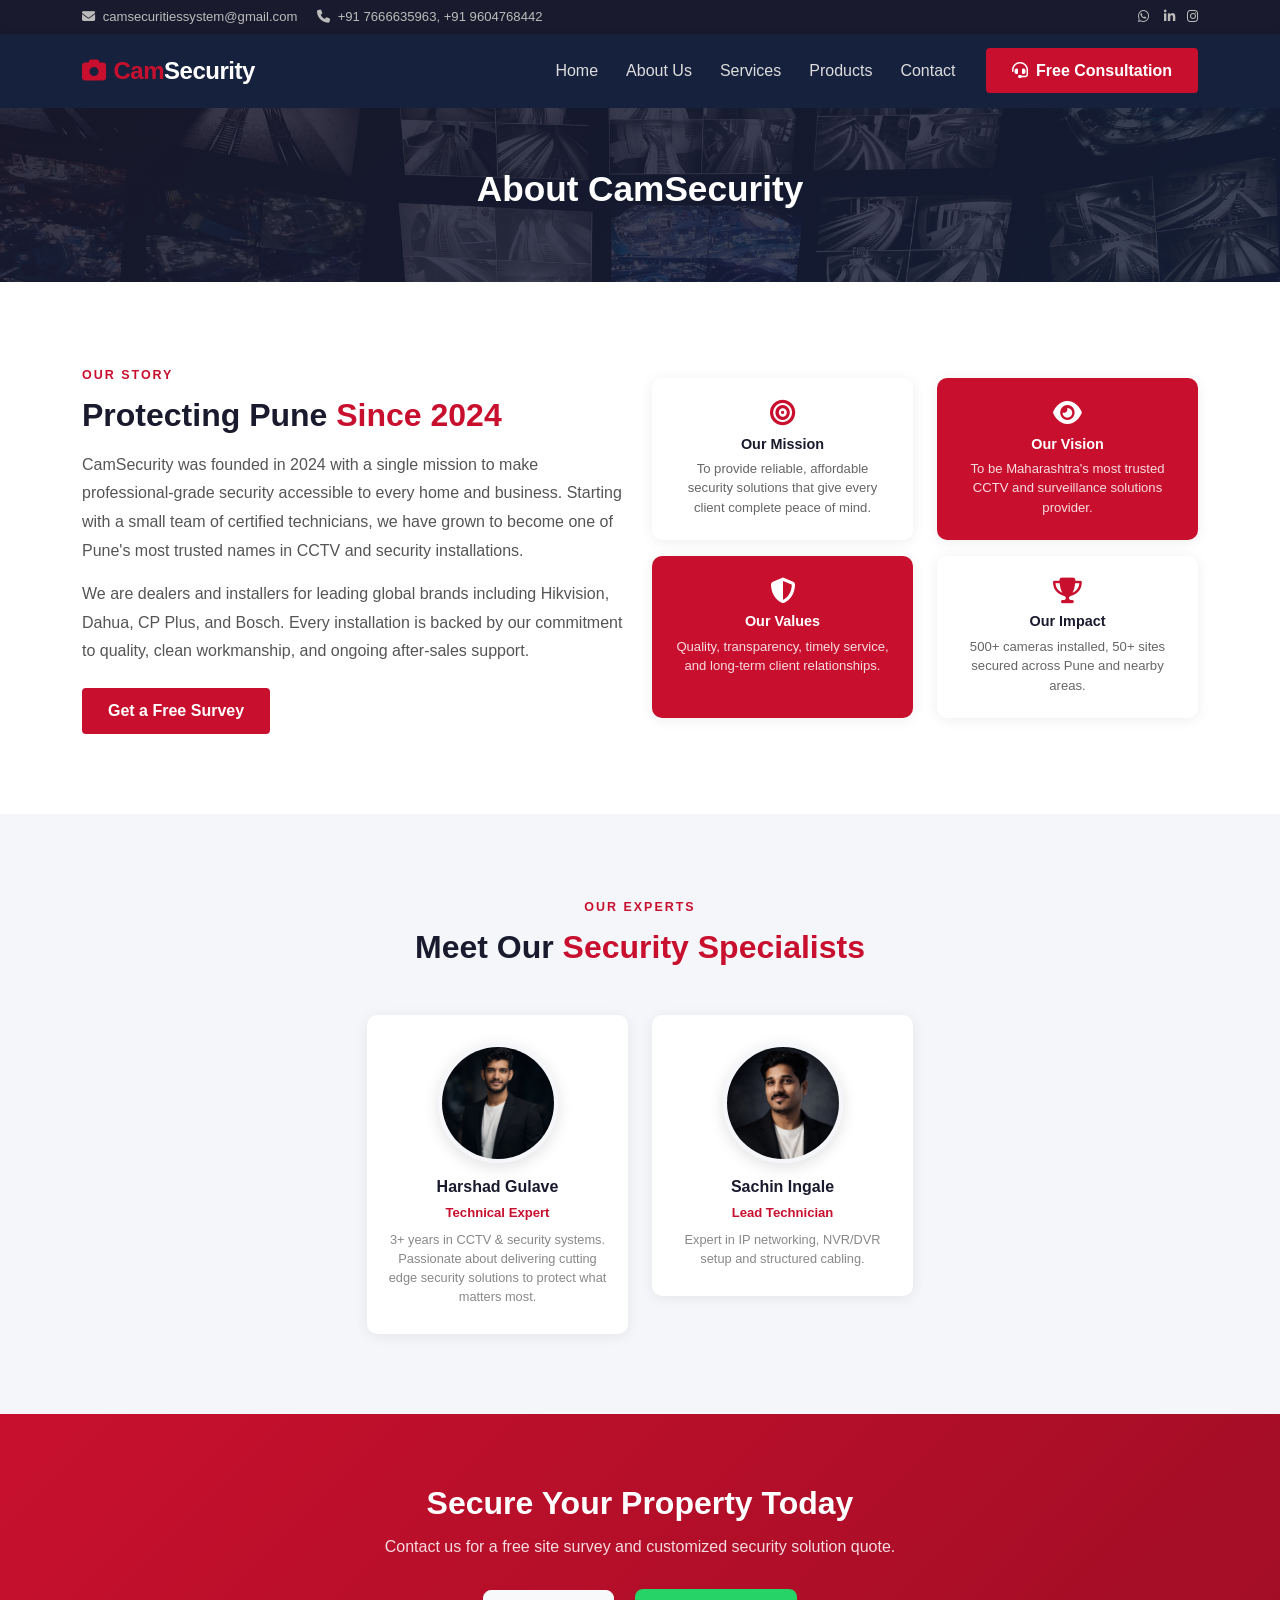
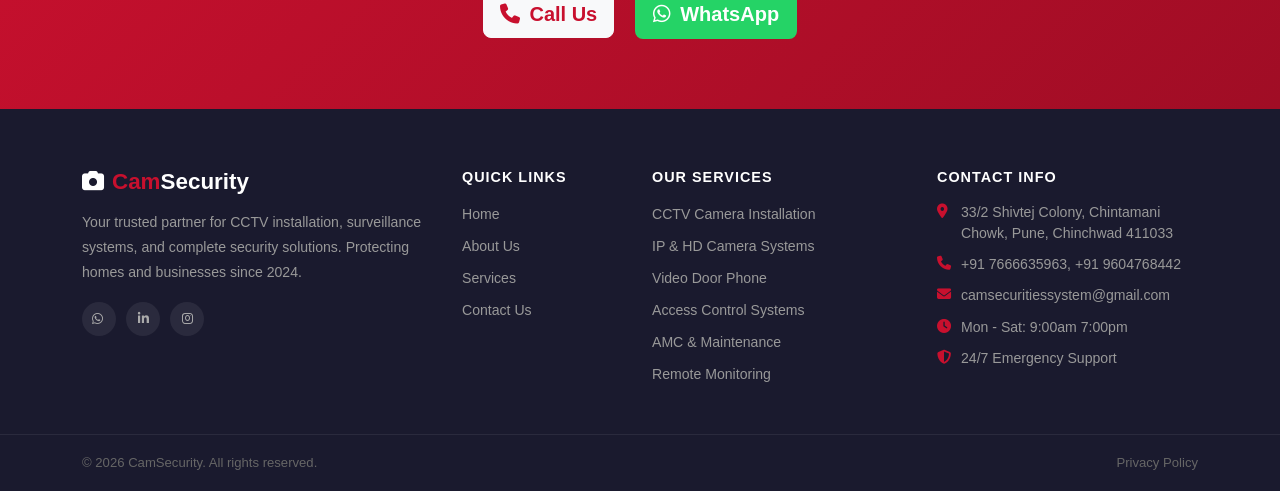
==== about.html @ cb007ba2 "Push original Website" ====
<!DOCTYPE html>
<html lang="en">
<head>
    <meta charset="utf-8" />
    <meta name="viewport" content="width=device-width, initial-scale=1.0" />
    <title>About Us - CamSecurity</title>
    <link rel="stylesheet" href="https://cdn.jsdelivr.net/npm/bootstrap@5.3.0/dist/css/bootstrap.min.css" />
    <link rel="stylesheet" href="css/site.css" />
    <link rel="stylesheet" href="https://cdnjs.cloudflare.com/ajax/libs/font-awesome/6.5.0/css/all.min.css" />
</head>
<body>

    <!-- Top Info Bar -->
    <div class="top-bar d-none d-md-block">
        <div class="container d-flex justify-content-between align-items-center">
            <div class="top-bar-left">
                <span class="me-3"><i class="fa fa-envelope me-1"></i> camsecuritiessystem@gmail.com</span>
                <span><i class="fa fa-phone me-1"></i> +91 7666635963, +91 9604768442</span>
            </div>
            <div class="top-bar-right">
                <a href="https://wa.me/9604768442" target="_blank" class="me-2"><i class="fab fa-whatsapp me-1"></i></a>
                <a href="https://www.linkedin.com/company/camsecurity" target="_blank" class="me-2"><i class="fab fa-linkedin-in"></i></a>
                <a href="https://www.instagram.com/cam_seacurity_system.8442" target="_blank"><i class="fab fa-instagram"></i></a>
            </div>
        </div>
    </div>

    <!-- Main Navbar -->
    <header>
        <nav class="navbar navbar-expand-lg site-navbar">
            <div class="container">
                <a class="navbar-brand site-brand" href="index.html">
                    <i class="fa fa-camera brand-icon me-2"></i><span class="brand-highlight">Cam</span>Security
                </a>
                <button class="navbar-toggler" type="button" data-bs-toggle="collapse" data-bs-target="#mainNav"
                        aria-controls="mainNav" aria-expanded="false" aria-label="Toggle navigation">
                    <span class="navbar-toggler-icon"></span>
                </button>
                <div class="collapse navbar-collapse" id="mainNav">
                    <ul class="navbar-nav ms-auto align-items-lg-center">
                        <li class="nav-item">
                            <a class="nav-link" href="index.html">Home</a>
                        </li>
                        <li class="nav-item">
                            <a class="nav-link active" href="about.html">About Us</a>
                        </li>
                        <li class="nav-item">
                            <a class="nav-link" href="services.html">Services</a>
                        </li>
                        <li class="nav-item">
                            <a class="nav-link" href="products.html">Products</a>
                        </li>
                        <li class="nav-item">
                            <a class="nav-link" href="contact.html">Contact</a>
                        </li>
                        <li class="nav-item ms-lg-3">
                            <a class="btn btn-site-cta" href="contact.html">
                                <i class="fa fa-headset me-1"></i> Free Consultation
                            </a>
                        </li>
                    </ul>
                </div>
            </div>
        </nav>
    </header>

    <main role="main">

        <!-- Page Header -->
        <section class="page-header">
            <div class="container">
                <h1 class="page-header-title">About CamSecurity</h1>
            </div>
        </section>

        <!-- Our Story -->
        <section class="section-padding">
            <div class="container">
                <div class="row align-items-center gy-4">
                    <div class="col-lg-6">
                        <span class="section-tag">Our Story</span>
                        <h2 class="section-title">Protecting Pune <span class="brand-highlight">Since 2024</span></h2>
                        <p class="section-text">CamSecurity was founded in 2024 with a single mission to make professional-grade security accessible to every home and business. Starting with a small team of certified technicians, we have grown to become one of Pune's most trusted names in CCTV and security installations.</p>
                        <p class="section-text">We are dealers and installers for leading global brands including Hikvision, Dahua, CP Plus, and Bosch. Every installation is backed by our commitment to quality, clean workmanship, and ongoing after-sales support.</p>
                        <a href="contact.html" class="btn btn-site-cta mt-2">Get a Free Survey</a>
                    </div>
                    <div class="col-lg-6">
                        <div class="row gy-3">
                            <div class="col-6">
                                <div class="mission-card">
                                    <i class="fa fa-bullseye"></i>
                                    <h6>Our Mission</h6>
                                    <p>To provide reliable, affordable security solutions that give every client complete peace of mind.</p>
                                </div>
                            </div>
                            <div class="col-6">
                                <div class="mission-card highlight">
                                    <i class="fa fa-eye"></i>
                                    <h6>Our Vision</h6>
                                    <p>To be Maharashtra's most trusted CCTV and surveillance solutions provider.</p>
                                </div>
                            </div>
                            <div class="col-6">
                                <div class="mission-card highlight">
                                    <i class="fa fa-shield-alt"></i>
                                    <h6>Our Values</h6>
                                    <p>Quality, transparency, timely service, and long-term client relationships.</p>
                                </div>
                            </div>
                            <div class="col-6">
                                <div class="mission-card">
                                    <i class="fa fa-trophy"></i>
                                    <h6>Our Impact</h6>
                                    <p>500+ cameras installed, 50+ sites secured across Pune and nearby areas.</p>
                                </div>
                            </div>
                        </div>
                    </div>
                </div>
            </div>
        </section>

        <!-- Team Section -->
        <section class="section-padding bg-light-gray">
            <div class="container">
                <div class="text-center mb-5">
                    <span class="section-tag">Our Experts</span>
                    <h2 class="section-title">Meet Our <span class="brand-highlight">Security Specialists</span></h2>
                </div>
                <div class="row gy-4 justify-content-center">
                    <div class="col-lg-3 col-md-6">
                        <div class="team-card">
                            <div class="team-avatar"><i class="fa fa-user-tie"></i></div>
                            <img src="images/Harshad.jpg" alt="Harshad Gulave" class="team-photo" />
                            <h6 class="team-name">Harshad Gulave</h6>
                            <span class="team-role">Technical Expert</span>
                            <p class="team-desc">3+ years in CCTV &amp; security systems. Passionate about delivering cutting edge security solutions to protect what matters most.</p>
                        </div>
                    </div>
                    <div class="col-lg-3 col-md-6">
                        <div class="team-card">
                            <div class="team-avatar"><i class="fa fa-user-cog"></i></div>
                            <img src="images/sachin.jpg" alt="Sachin Ingle" class="team-photo" />
                            <h6 class="team-name">Sachin Ingale</h6>
                            <span class="team-role">Lead Technician</span>
                            <p class="team-desc">Expert in IP networking, NVR/DVR setup and structured cabling.</p>
                        </div>
                    </div>
                </div>
            </div>
        </section>

        <!-- CTA -->
        <section class="cta-section">
            <div class="container text-center">
                <h2 class="cta-title">Secure Your Property Today</h2>
                <p class="cta-subtitle">Contact us for a free site survey and customized security solution quote.</p>
                <a href="tel:+917666635963" class="btn btn-light btn-lg cta-btn me-3">
                    <i class="fa fa-phone me-1"></i> Call Us
                </a>
                <a href="https://wa.me/919604768442" target="_blank" class="btn btn-whatsapp btn-lg">
                    <i class="fab fa-whatsapp me-1"></i> WhatsApp
                </a>
            </div>
        </section>

    </main>

    <!-- Footer -->
    <footer class="site-footer">
        <div class="container">
            <div class="row gy-4">
                <div class="col-lg-4 col-md-6">
                    <h5 class="footer-brand"><i class="fa fa-camera me-2"></i><span class="brand-highlight">Cam</span>Security</h5>
                    <p class="footer-about">Your trusted partner for CCTV installation, surveillance systems, and complete security solutions. Protecting homes and businesses since 2024.</p>
                    <div class="footer-social mt-3">
                        <a href="https://wa.me/9604768442" target="_blank"><i class="fab fa-whatsapp me-1"></i></a>
                        <a href="https://www.linkedin.com/company/camsecurity" target="_blank"><i class="fab fa-linkedin-in"></i></a>
                        <a href="https://www.instagram.com/cam_seacurity_system.8442" target="_blank"><i class="fab fa-instagram"></i></a>
                    </div>
                </div>
                <div class="col-lg-2 col-md-6">
                    <h6 class="footer-heading">Quick Links</h6>
                    <ul class="footer-links">
                        <li><a href="index.html">Home</a></li>
                        <li><a href="about.html">About Us</a></li>
                        <li><a href="services.html">Services</a></li>
                        <li><a href="contact.html">Contact Us</a></li>
                    </ul>
                </div>
                <div class="col-lg-3 col-md-6">
                    <h6 class="footer-heading">Our Services</h6>
                    <ul class="footer-links">
                        <li><a href="services.html">CCTV Camera Installation</a></li>
                        <li><a href="services.html">IP &amp; HD Camera Systems</a></li>
                        <li><a href="services.html">Video Door Phone</a></li>
                        <li><a href="services.html">Access Control Systems</a></li>
                        <li><a href="services.html">AMC &amp; Maintenance</a></li>
                        <li><a href="services.html">Remote Monitoring</a></li>
                    </ul>
                </div>
                <div class="col-lg-3 col-md-6">
                    <h6 class="footer-heading">Contact Info</h6>
                    <ul class="footer-contact">
                        <li><i class="fa fa-map-marker-alt"></i> 33/2 Shivtej Colony, Chintamani Chowk, Pune, Chinchwad 411033</li>
                        <li><i class="fa fa-phone"></i> +91 7666635963, +91 9604768442</li>
                        <li><i class="fa fa-envelope"></i> camsecuritiessystem@gmail.com</li>
                        <li><i class="fa fa-clock"></i> Mon - Sat: 9:00am 7:00pm</li>
                        <li><i class="fa fa-shield-alt"></i> 24/7 Emergency Support</li>
                    </ul>
                </div>
            </div>
        </div>
        <div class="footer-bottom">
            <div class="container d-flex flex-column flex-md-row justify-content-between align-items-center">
                <p class="mb-0">&copy; <span id="year"></span> CamSecurity. All rights reserved.</p>
                <a href="privacy.html" class="footer-privacy">Privacy Policy</a>
            </div>
        </div>
    </footer>

    <script src="https://cdn.jsdelivr.net/npm/jquery@3.7.1/dist/jquery.min.js"></script>
    <script src="https://cdn.jsdelivr.net/npm/bootstrap@5.3.0/dist/js/bootstrap.bundle.min.js"></script>
    <script src="js/site.js"></script>
    <script>
        document.getElementById('year').textContent = new Date().getFullYear();
    </script>
</body>
</html>
---- css/site.css ----
/* ===== GLOBAL ===== */
:root {
    --primary:     #c8102e;
    --primary-dark:#a00d25;
    --dark:        #1a1a2e;
    --dark-2:      #16213e;
    --text:        #444;
    --light-gray:  #f5f6fa;
    --white:       #ffffff;
}

html { font-size: 16px; }

body {
    font-family: 'Segoe UI', Tahoma, Geneva, Verdana, sans-serif;
    color: var(--text);
    margin: 0;
}

a { text-decoration: none; }

.brand-highlight { color: var(--primary); }

.btn-site-cta {
    background: var(--primary);
    color: var(--white);
    border: 2px solid var(--primary);
    border-radius: 4px;
    font-weight: 600;
    padding: 0.55rem 1.5rem;
    transition: background 0.25s, color 0.25s;
}
.btn-site-cta:hover {
    background: var(--primary-dark);
    border-color: var(--primary-dark);
    color: var(--white);
}

.section-padding { padding: 80px 0; }
.bg-light-gray    { background: var(--light-gray); }

.section-tag {
    display: inline-block;
    font-size: 0.78rem;
    font-weight: 700;
    letter-spacing: 2px;
    text-transform: uppercase;
    color: var(--primary);
    margin-bottom: 10px;
}
.section-title {
    font-size: 2rem;
    font-weight: 700;
    color: var(--dark);
    margin-bottom: 16px;
    line-height: 1.25;
}
.section-subtitle {
    color: #666;
    max-width: 560px;
    margin: 0 auto;
}
.section-text { color: #555; line-height: 1.8; margin-bottom: 14px; }

/* ===== TOP BAR ===== */
.top-bar {
    background: var(--dark);
    color: #bbb;
    font-size: 0.82rem;
    padding: 7px 0;
}
.top-bar a {
    color: #bbb;
    transition: color 0.2s;
}
.top-bar a:hover { color: var(--primary); }

/* ===== NAVBAR ===== */
.site-navbar {
    background: var(--dark-2);
    padding: 14px 0;
    box-shadow: 0 2px 10px rgba(0,0,0,0.25);
}
.site-brand {
    font-size: 1.5rem;
    font-weight: 800;
    color: var(--white) !important;
    letter-spacing: -0.5px;
}
.site-navbar .nav-link {
    color: #ddd !important;
    font-weight: 500;
    padding: 6px 14px !important;
    transition: color 0.2s;
}
.site-navbar .nav-link:hover { color: var(--primary) !important; }
.site-navbar .navbar-toggler { border-color: rgba(255,255,255,0.3); }
.site-navbar .navbar-toggler-icon { filter: invert(1); }

/* ===== HERO ===== */
.hero-section {
    position: relative;
    background-image: url('../images/hero-bg.jpg');
    background-size: cover;
    background-position: center top;
    background-repeat: no-repeat;
    background-attachment: fixed;
    min-height: 560px;
    display: flex;
    align-items: center;
    overflow: hidden;
}
.hero-overlay {
    position: absolute;
    inset: 0;
    /* Dark tint over your photo � keeps white text readable */
    background: linear-gradient(
        135deg,
        rgba(26, 26, 46, 0.85) 0%,
        rgba(22, 33, 62, 0.78) 60%,
        rgba(15, 52, 96, 0.70) 100%
    );
}
.hero-content {
    position: relative;
    z-index: 2;
    padding: 80px 0;
}
.min-vh-hero { min-height: 400px; }
.hero-badge {
    display: inline-block;
    background: rgba(200,16,46,0.15);
    border: 1px solid var(--primary);
    color: #f8a0b0;
    font-size: 0.78rem;
    font-weight: 700;
    letter-spacing: 2px;
    text-transform: uppercase;
    padding: 5px 14px;
    border-radius: 30px;
    margin-bottom: 18px;
}
.hero-title {
    font-size: 2.8rem;
    font-weight: 800;
    color: var(--white);
    line-height: 1.2;
    margin-bottom: 20px;
}
.hero-subtitle {
    color: #bbb;
    font-size: 1.05rem;
    line-height: 1.8;
    margin-bottom: 32px;
    max-width: 520px;
}
.hero-actions .btn-outline-light { border-width: 2px; font-weight: 600; }

/* ===== STATS BAR ===== */
.stats-bar {
    background: var(--primary);
    padding: 32px 0;
}
.stat-item { padding: 8px; }
.stat-number {
    font-size: 2rem;
    font-weight: 800;
    color: var(--white);
    margin: 0;
}
.stat-label {
    color: rgba(255,255,255,0.8);
    font-size: 0.85rem;
    font-weight: 500;
    margin: 0;
    text-transform: uppercase;
    letter-spacing: 1px;
}

/* ===== ABOUT SECTION ===== */
.about-img-wrapper {
    position: relative;
    border-radius: 12px;
    overflow: visible;
}
.about-img-placeholder {
    background: linear-gradient(135deg, var(--dark), var(--dark-2));
    border-radius: 12px;
    min-height: 360px;
    display: flex;
    align-items: center;
    justify-content: center;
}
.about-badge-box {
    position: absolute;
    bottom: -20px;
    right: 20px;
    background: var(--primary);
    color: white;
    border-radius: 10px;
    padding: 14px 20px;
    text-align: center;
    box-shadow: 0 4px 20px rgba(200,16,46,0.4);
}
.about-badge-number { display: block; font-size: 1.8rem; font-weight: 800; line-height: 1; }
.about-badge-text   { font-size: 0.75rem; font-weight: 600; text-transform: uppercase; letter-spacing: 1px; }

.about-list { list-style: none; padding: 0; margin: 16px 0; }
.about-list li {
    padding: 6px 0;
    color: #555;
    font-size: 0.95rem;
}
.about-list li i {
    color: var(--primary);
    margin-right: 10px;
}

/* ===== SERVICES ===== */
.service-card {
    background: var(--white);
    border-radius: 10px;
    padding: 32px 28px;
    box-shadow: 0 2px 16px rgba(0,0,0,0.07);
    transition: transform 0.25s, box-shadow 0.25s;
    height: 100%;
}
.service-card:hover {
    transform: translateY(-6px);
    box-shadow: 0 8px 32px rgba(0,0,0,0.12);
}
.service-icon {
    width: 56px; height: 56px;
    border-radius: 50%;
    background: rgba(200,16,46,0.1);
    display: flex; align-items: center; justify-content: center;
    margin-bottom: 18px;
    font-size: 1.4rem;
    color: var(--primary);
}
.service-title { font-size: 1.05rem; font-weight: 700; color: var(--dark); margin-bottom: 10px; }
.service-text  { color: #666; font-size: 0.9rem; line-height: 1.7; margin-bottom: 14px; }
.service-link  { color: var(--primary); font-weight: 600; font-size: 0.88rem; transition: color 0.2s; }
.service-link:hover { color: var(--primary-dark); }

.service-card-full .service-features {
    list-style: none;
    padding: 0;
    margin: 12px 0 0;
}
.service-card-full .service-features li {
    font-size: 0.88rem;
    color: #555;
    padding: 4px 0;
}
.service-card-full .service-features li i {
    color: var(--primary);
    margin-right: 8px;
    font-size: 0.75rem;
}

/* ===== WHY CHOOSE US ===== */
.why-feature {
    background: var(--white);
    border-radius: 8px;
    padding: 20px;
    box-shadow: 0 2px 10px rgba(0,0,0,0.06);
    text-align: center;
    height: 100%;
}
.why-feature i {
    font-size: 1.6rem;
    color: var(--primary);
    margin-bottom: 10px;
    display: block;
}
.why-feature h6 { font-weight: 700; font-size: 0.9rem; color: var(--dark); margin-bottom: 6px; }
.why-feature p  { font-size: 0.82rem; color: #666; margin: 0; }

.why-img-placeholder {
    background: linear-gradient(135deg, var(--dark), var(--dark-2));
    border-radius: 12px;
    min-height: 360px;
    display: flex;
    align-items: center;
    justify-content: center;
}

/* ===== CTA SECTION ===== */
.cta-section {
    background: linear-gradient(135deg, var(--primary), var(--primary-dark));
    padding: 70px 0;
}
.cta-title    { font-size: 2rem; font-weight: 800; color: var(--white); margin-bottom: 12px; }
.cta-subtitle { color: rgba(255,255,255,0.85); margin-bottom: 30px; font-size: 1rem; }
.cta-btn      { color: var(--primary) !important; font-weight: 700; }

/* ===== PAGE HEADER ===== */
.page-header {
    position: relative;
    background-image: url('../images/hero-bg.jpg');
    background-size: cover;
    background-position: center top;
    background-repeat: no-repeat;
    background-attachment: fixed;
    padding: 60px 0;
    text-align: center;
}
.page-header-title {
    font-size: 2.2rem;
    font-weight: 800;
    color: var(--white);
    margin-bottom: 12px;
}
.page-header::before {
    content: '';
    position: absolute;
    inset: 0;
    background: linear-gradient(135deg, rgba(26,26,46,0.88) 0%, rgba(22,33,62,0.82) 100%);
}
.page-header .container {
    position: relative;
    z-index: 1;
}

/* ===== ABOUT PAGE ===== */
.mission-card {
    background: var(--white);
    border-radius: 10px;
    padding: 22px;
    box-shadow: 0 2px 14px rgba(0,0,0,0.07);
    text-align: center;
    height: 100%;
    transition: transform 0.2s;
}
.mission-card:hover { transform: translateY(-4px); }
.mission-card.highlight { background: var(--primary); color: var(--white); }
.mission-card.highlight h6 { color: var(--white); }
.mission-card.highlight p  { color: rgba(255,255,255,0.85); }
.mission-card i  { font-size: 1.6rem; color: var(--primary); margin-bottom: 10px; display: block; }
.mission-card.highlight i { color: var(--white); }
.mission-card h6 { font-weight: 700; font-size: 0.9rem; color: var(--dark); margin-bottom: 6px; }
.mission-card p  { font-size: 0.82rem; color: #666; margin: 0; }

/* ===== TEAM ===== */
.team-card {
    background: var(--white);
    border-radius: 10px;
    padding: 28px 20px;
    box-shadow: 0 2px 14px rgba(0,0,0,0.07);
    text-align: center;
    transition: transform 0.25s, box-shadow 0.25s;
}
.team-card:hover { transform: translateY(-6px); box-shadow: 0 8px 28px rgba(0,0,0,0.12); }
.team-avatar {
    width: 120px; height: 120px;
    border-radius: 50%;
    background: linear-gradient(135deg, var(--dark), var(--dark-2));
    display: none;
    align-items: center; justify-content: center;
    margin: 0 auto 14px;
    font-size: 1.8rem;
    color: rgba(255,255,255,0.5);
}
.team-photo {
    width: 120px;
    height: 120px;
    border-radius: 50%;
    object-fit: cover;
    object-position: top;
    margin: 0 auto 14px;
    display: block;
    border: 4px solid var(--light-gray);
    box-shadow: 0 4px 16px rgba(0, 0, 0, 0.12);
    transition: transform 0.3s ease, box-shadow 0.3s ease;
}
.team-card:hover .team-photo {
    transform: scale(1.05);
    box-shadow: 0 6px 24px rgba(200, 16, 46, 0.2);
}
.team-name { font-weight: 700; font-size: 1rem; color: var(--dark); margin-bottom: 4px; }
.team-role { font-size: 0.82rem; color: var(--primary); font-weight: 600; }
.team-social a {
    display: inline-flex; align-items: center; justify-content: center;
    width: 30px; height: 30px;
    border-radius: 50%;
    background: var(--light-gray);
    color: var(--dark);
    font-size: 0.75rem;
    margin: 0 3px;
    transition: background 0.2s, color 0.2s;
}
.team-social a:hover { background: var(--primary); color: var(--white); }

/* ===== FOOTER ===== */
.site-footer {
    background: var(--dark);
    color: #bbb;
    padding: 60px 0 0;
}
.footer-brand {
    font-size: 1.4rem;
    font-weight: 800;
    color: var(--white);
    margin-bottom: 14px;
}
.footer-about { font-size: 0.88rem; line-height: 1.8; color: #999; margin-bottom: 0; }
.footer-social { display: flex; gap: 10px; }
.footer-social a {
    width: 34px; height: 34px;
    border-radius: 50%;
    background: rgba(255,255,255,0.07);
    display: flex; align-items: center; justify-content: center;
    color: #aaa;
    font-size: 0.8rem;
    transition: background 0.2s, color 0.2s;
}
.footer-social a:hover { background: var(--primary); color: var(--white); }

.footer-heading {
    color: var(--white);
    font-weight: 700;
    font-size: 0.9rem;
    text-transform: uppercase;
    letter-spacing: 1px;
    margin-bottom: 16px;
}
.footer-links { list-style: none; padding: 0; margin: 0; }
.footer-links li { margin-bottom: 8px; }
.footer-links a { color: #999; font-size: 0.88rem; transition: color 0.2s; }
.footer-links a:hover { color: var(--primary); padding-left: 4px; }

.footer-contact { list-style: none; padding: 0; margin: 0; }
.footer-contact li {
    display: flex;
    align-items: flex-start;
    gap: 10px;
    font-size: 0.88rem;
    color: #999;
    margin-bottom: 10px;
    line-height: 1.5;
}
.footer-contact li i { color: var(--primary); min-width: 14px; margin-top: 2px; }

.footer-bottom {
    border-top: 1px solid rgba(255,255,255,0.07);
    margin-top: 40px;
    padding: 18px 0;
    font-size: 0.82rem;
    color: #666;
}
.footer-privacy { color: #666; transition: color 0.2s; }
.footer-privacy:hover { color: var(--primary); }

/* ===== HERO FEATURE TAGS ===== */
.hero-feature-tag {
    background: rgba(255,255,255,0.1);
    border: 1px solid rgba(255,255,255,0.25);
    color: #e0e0e0;
    font-size: 0.82rem;
    font-weight: 600;
    padding: 5px 14px;
    border-radius: 30px;
}
.hero-feature-tag i { color: #4ade80; }

/* ===== STATS ICONS ===== */
.stat-icon {
    display: block;
    font-size: 1.5rem;
    color: rgba(255,255,255,0.7);
    margin-bottom: 6px;
}

/* ===== BRAND ICON IN NAVBAR ===== */
.brand-icon { color: var(--primary); }

/* ===== BRANDS SECTION ===== */
.brand-logo-card {
    background: var(--white);
    border-radius: 10px;
    padding: 20px 12px;
    text-align: center;
    box-shadow: 0 2px 10px rgba(0,0,0,0.07);
    transition: transform 0.2s, box-shadow 0.2s;
    cursor: default;
}
.brand-logo-card:hover {
    transform: translateY(-4px);
    box-shadow: 0 6px 20px rgba(0,0,0,0.12);
}
.brand-logo-card i  { display: block; color: var(--primary); }
.brand-logo-card span {
    font-size: 0.82rem;
    font-weight: 700;
    color: var(--dark);
    display: block;
    margin-top: 4px;
}

/* ===== TEAM DESCRIPTION ===== */
.team-desc {
    font-size: 0.8rem;
    color: #888;
    margin: 6px 0 0;
    line-height: 1.5;
}

/* ===== ABOUT VIDEO ===== */
.about-video-wrapper {
    position: relative;
    border-radius: 12px;
    overflow: hidden;
    /* 16:9 aspect ratio */
    aspect-ratio: 16 / 9;
    background: var(--dark);
    box-shadow: 0 8px 32px rgba(0, 0, 0, 0.25);
}
.about-video {
    width: 100%;
    height: 100%;
    object-fit: cover; /* for <video> tag */
    border: none;      /* for <iframe> */
    display: block;
}

/* ===== WHY IMAGE ===== */
.why-img-wrapper {
    border-radius: 12px;
    overflow: hidden;
    box-shadow: 0 8px 32px rgba(0, 0, 0, 0.18);
}
.why-img {
    width: 100%;
    height: auto;
    display: block;
    border-radius: 12px;
    object-fit: contain;
}

/* ===== PRODUCT CARDS ===== */
.product-card {
    background: var(--white);
    border-radius: 10px;
    padding: 24px 20px;
    box-shadow: 0 2px 14px rgba(0,0,0,0.07);
    height: 100%;
    transition: transform 0.25s, box-shadow 0.25s;
    border-top: 3px solid var(--primary);
}
.product-card:hover {
    transform: translateY(-6px);
    box-shadow: 0 8px 28px rgba(0,0,0,0.12);
}
.product-icon {
    width: 52px; height: 52px;
    border-radius: 50%;
    background: rgba(200,16,46,0.1);
    display: flex; align-items: center; justify-content: center;
    font-size: 1.3rem;
    color: var(--primary);
    margin-bottom: 14px;
}
.product-name {
    font-size: 1rem;
    font-weight: 700;
    color: var(--dark);
    margin-bottom: 4px;
}
.product-brand {
    font-size: 0.8rem;
    color: var(--primary);
    font-weight: 600;
    margin-bottom: 10px;
}
.product-specs {
    list-style: none;
    padding: 0;
    margin: 0;
}
.product-specs li {
    font-size: 0.85rem;
    color: #555;
    padding: 3px 0;
}
.product-specs li i {
    color: var(--primary);
    margin-right: 7px;
    font-size: 0.72rem;
}

/* ===== PRODUCT IMAGE IN CARD ===== */
.product-img-wrapper {
    width: 100%;
    height: 320px;
    border-radius: 5px;
    background: var(--white);
    display: flex;
    align-items: center;
    justify-content: center;
    margin-bottom: 10px;
    overflow: hidden;
}
.product-img {
    width: 100%;
    height: 100%;
    object-fit: cover;
    border-radius: 10px;
    display: block;
}


/* ===== PRODUCT CAROUSEL ===== */
.product-carousel-inner {
    padding: 10px 0 50px;
}
.product-carousel-inner .product-card {
    max-width: 480px;
    border-top: 3px solid var(--primary);
    box-shadow: 0 4px 20px rgba(0,0,0,0.10);
    padding: 32px 28px;
    border-radius: 12px;
    background: var(--white);
    text-align: left;
}
/* Red dot indicators */
.product-indicators [data-bs-target] {
    width: 10px;
    height: 10px;
    border-radius: 50%;
    background-color: var(--primary);
    opacity: 0.35;
    border: none;
}
.product-indicators .active {
    opacity: 1;
}
/* Arrow buttons - dark themed */
.product-carousel-btn {
    width: 40px;
    height: 40px;
    background: var(--primary);
    border-radius: 50%;
    top: 50%;
    transform: translateY(-60%);
    opacity: 1;
}
.product-carousel-btn:hover {
    background: var(--primary-dark);
}
.product-carousel-btn .carousel-control-prev-icon,
.product-carousel-btn .carousel-control-next-icon {
    width: 18px;
    height: 18px;
}

/* ===== RESPONSIVE ===== */
@media (max-width: 991px) {
    .hero-title    { font-size: 2rem; }
    .section-title { font-size: 1.6rem; }
    .cta-title     { font-size: 1.6rem; }
}

@media (max-width: 767px) {

    /* Fix background-attachment: fixed broken on iOS/Android */
    .hero-section,
    .page-header {
        background-attachment: scroll;
    }

    /* Typography */
    .hero-title      { font-size: 1.7rem; }
    .hero-subtitle   { font-size: 0.95rem; }
    .section-title   { font-size: 1.5rem; }
    .cta-title       { font-size: 1.5rem; }

    /* Spacing */
    .section-padding { padding: 50px 0; }
    .hero-content    { padding: 40px 0; }

    /* Stack hero buttons full-width */
    .hero-actions {
        display: flex;
        flex-direction: column;
        gap: 12px;
    }
    .hero-actions .btn {
        width: 100%;
        text-align: center;
    }

    /* Hero feature tags wrap neatly */
    .hero-features   { flex-direction: column; gap: 8px !important; }

    /* About badge repositioned */
    .about-badge-box { bottom: 10px; right: 10px; }

    /* Why image spacing */
    .why-img-wrapper { margin-top: 20px; }

    /* CTA buttons stack full-width */
    .cta-section .btn {
        display: block;
        width: 100%;
        margin: 0 0 12px 0 !important;
    }

    /* Footer bottom center aligned */
    .footer-bottom {
        text-align: center;
        gap: 8px;
    }
}

/* ===== WHATSAPP BUTTON ===== */
.btn-whatsapp {
    background: #25d366;
    color: var(--white);
    border: 2px solid #25d366;
    font-weight: 700;
    transition: background 0.25s, border-color 0.25s;
}
.btn-whatsapp:hover {
    background: #1ebe5d;
    border-color: #1ebe5d;
    color: var(--white);
}

/* ===== PRODUCT CATEGORY CARDS (products.html grid) ===== */
.prod-cat-card {
    background: var(--white);
    border-radius: 12px;
    overflow: hidden;
    box-shadow: 0 2px 16px rgba(0, 0, 0, 0.08);
    cursor: pointer;
    transition: transform 0.3s ease, box-shadow 0.3s ease;
    height: 100%;
    display: flex;
    flex-direction: column;
    border: 1px solid #eee;
}
.prod-cat-card:hover {
    transform: translateY(-8px);
    box-shadow: 0 12px 36px rgba(0, 0, 0, 0.15);
}

.prod-cat-img-wrapper {
    width: 100%;
    height: 200px;
    background: var(--light-gray);
    display: flex;
    align-items: center;
    justify-content: center;
    overflow: hidden;
    border-bottom: 1px solid #eee;
}
.prod-cat-img {
    width: 100%;
    height: 100%;
    object-fit: cover;
    transition: transform 0.4s ease;
}
.prod-cat-card:hover .prod-cat-img {
    transform: scale(1.08);
}

.prod-cat-body {
    padding: 18px 20px 22px;
    flex: 1;
    display: flex;
    flex-direction: column;
}
.prod-cat-title {
    font-size: 1.05rem;
    font-weight: 700;
    color: var(--dark);
    margin-bottom: 10px;
}
.prod-cat-list {
    list-style: none;
    padding: 0;
    margin: 0 0 14px;
    flex: 1;
}
.prod-cat-list li {
    font-size: 0.85rem;
    color: #666;
    padding: 3px 0;
    position: relative;
    padding-left: 14px;
}
.prod-cat-list li::before {
    content: '\203A';
    position: absolute;
    left: 0;
    color: var(--primary);
    font-weight: 700;
}
.prod-cat-more {
    display: inline-block;
    font-size: 0.82rem;
    font-weight: 700;
    color: var(--primary);
    transition: color 0.2s;
    margin-top: auto;
}
.prod-cat-card:hover .prod-cat-more {
    color: var(--primary-dark);
}

/* ===== PRODUCT DETAIL CARDS (inside modals) ===== */
.prod-modal-header {
    border-bottom: 2px solid var(--primary);
    padding: 20px 24px;
}

.prod-detail-card {
    background: var(--light-gray);
    border-radius: 10px;
    padding: 20px;
    height: 100%;
    border: 1px solid #e8e8e8;
    transition: box-shadow 0.2s;
}
.prod-detail-card:hover {
    box-shadow: 0 4px 20px rgba(0, 0, 0, 0.08);
}
.prod-detail-title {
    font-size: 1rem;
    font-weight: 700;
    color: var(--dark);
    margin-bottom: 14px;
    padding-bottom: 10px;
    border-bottom: 1px solid #ddd;
}
.prod-detail-img {
    width: 100%;
    height: auto;
    border-radius: 8px;
    object-fit: contain;
    background: var(--white);
    border: 1px solid #eee;
    padding: 6px;
}

/* ===== PRODUCT SPEC TABLE ===== */
.prod-spec-table {
    width: 100%;
    font-size: 0.82rem;
    border-collapse: collapse;
    margin-bottom: 12px;
}
.prod-spec-table tr {
    border-bottom: 1px solid #e6e6e6;
}
.prod-spec-table tr:last-child {
    border-bottom: none;
}
.prod-spec-table td {
    padding: 5px 4px;
    vertical-align: top;
    color: #555;
}
.prod-spec-table td:first-child {
    font-weight: 600;
    color: var(--dark);
    white-space: nowrap;
    width: 45%;
}

/* ===== PRODUCT PRICE TAG ===== */
.prod-price-tag {
    font-size: 0.85rem;
    color: #555;
    margin-bottom: 4px;
}
.prod-price-tag span {
    font-weight: 800;
    color: var(--primary);
    font-size: 1rem;
}

/* ===== RESPONSIVE PRODUCT CARDS ===== */
@media (max-width: 767px) {
    .prod-cat-img-wrapper {
        height: 160px;
    }
    .prod-cat-body {
        padding: 14px 16px 18px;
    }
}
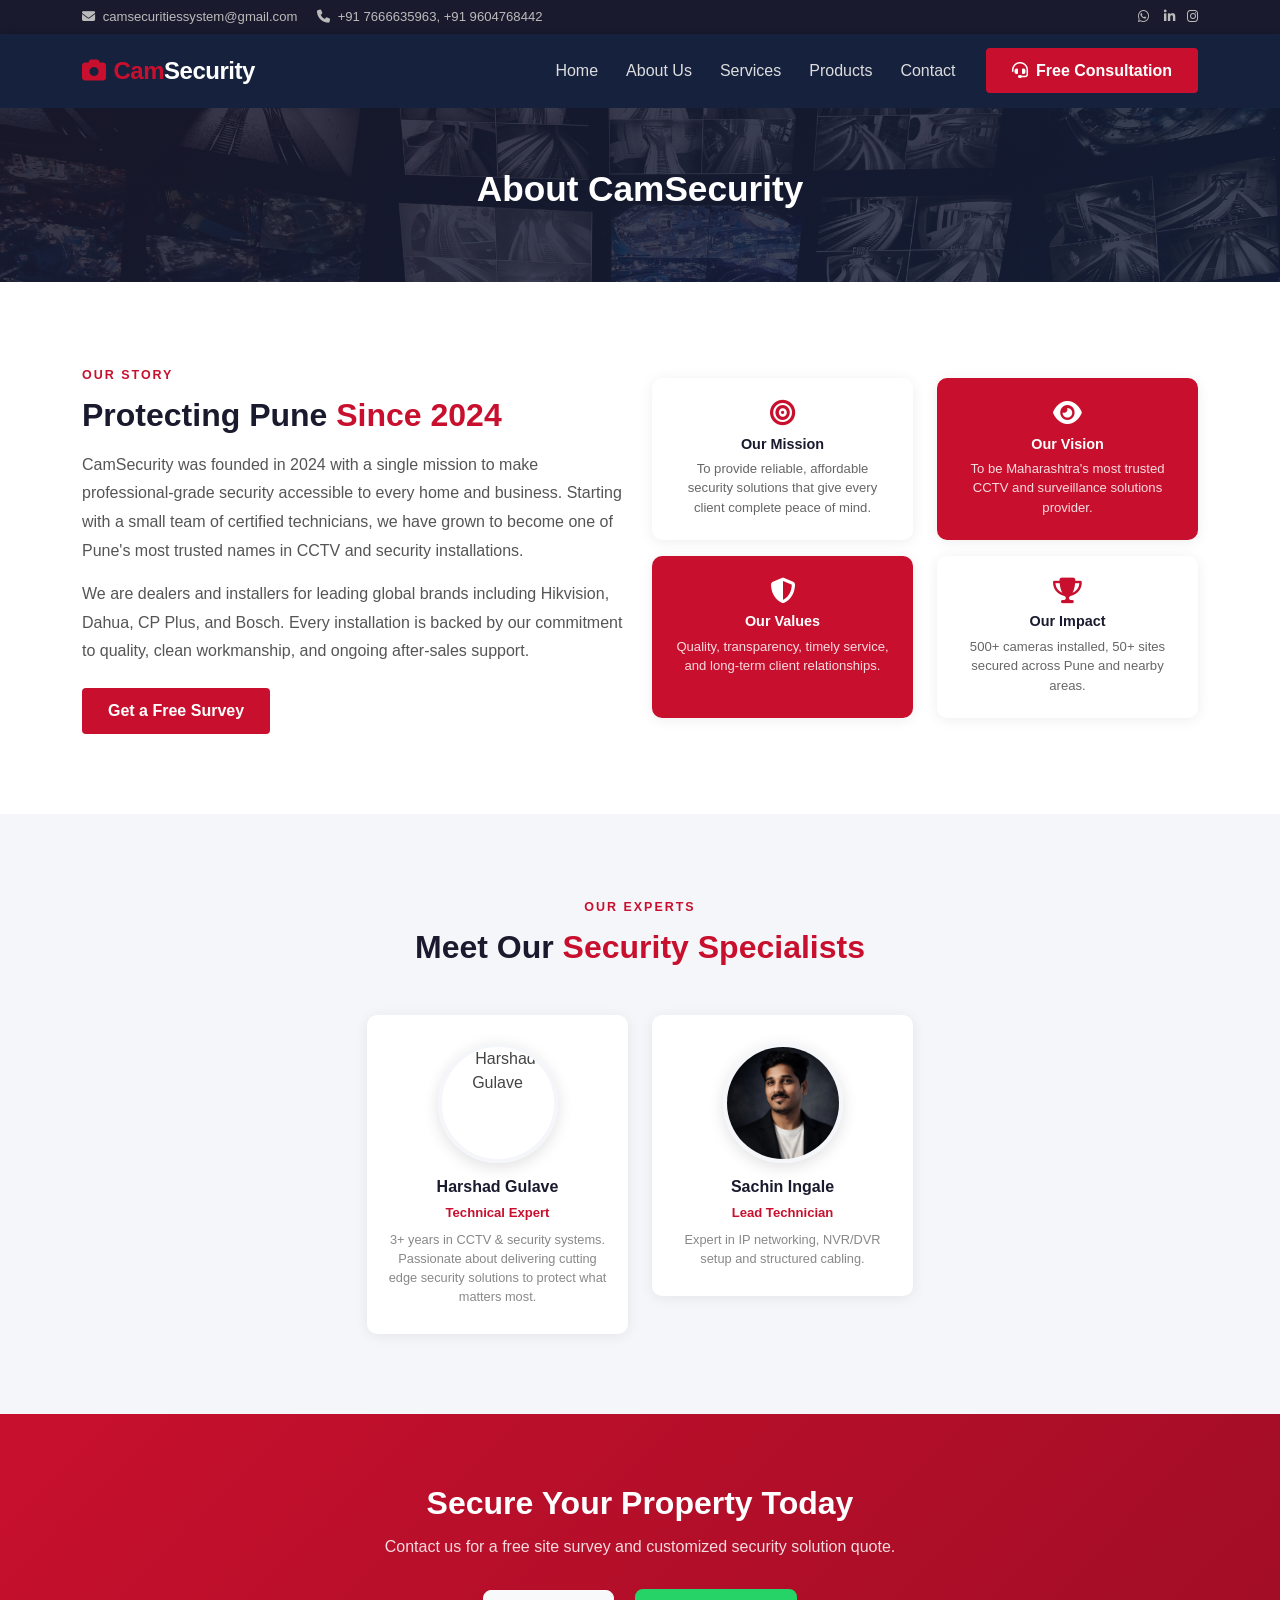
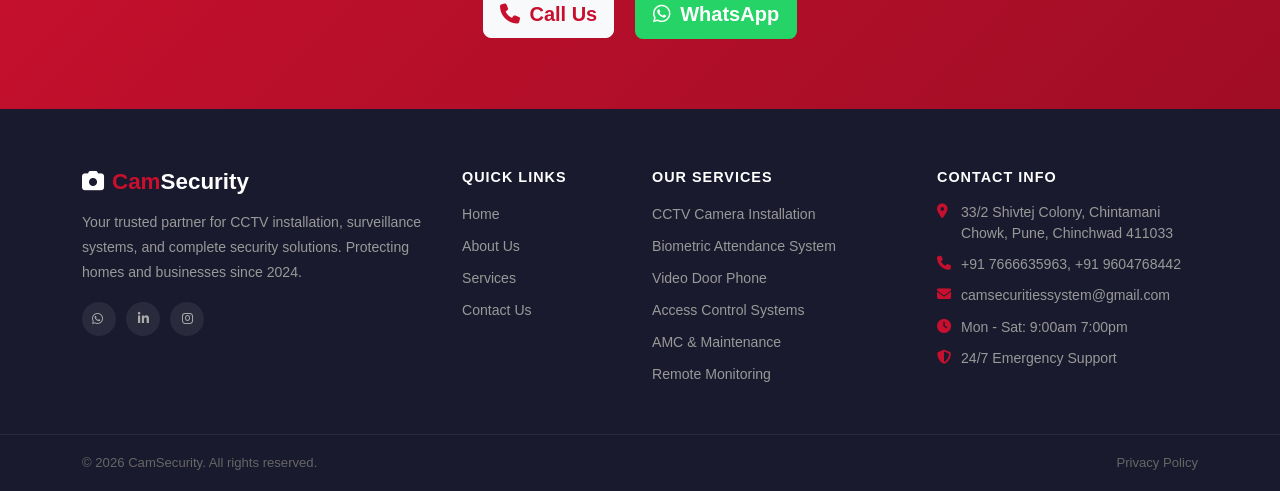
==== commit 5c370757: "Remove Unused images and add minor changes in Website" ====
--- a/about.html
+++ b/about.html
@@ -131,7 +131,7 @@
                     <div class="col-lg-3 col-md-6">
                         <div class="team-card">
                             <div class="team-avatar"><i class="fa fa-user-tie"></i></div>
-                            <img src="images/Harshad.jpg" alt="Harshad Gulave" class="team-photo" />
+                            <img src="images/harshad.jpg" alt="Harshad Gulave" class="team-photo" />
                             <h6 class="team-name">Harshad Gulave</h6>
                             <span class="team-role">Technical Expert</span>
                             <p class="team-desc">3+ years in CCTV &amp; security systems. Passionate about delivering cutting edge security solutions to protect what matters most.</p>
@@ -158,7 +158,7 @@
                 <a href="tel:+917666635963" class="btn btn-light btn-lg cta-btn me-3">
                     <i class="fa fa-phone me-1"></i> Call Us
                 </a>
-                <a href="https://wa.me/919604768442" target="_blank" class="btn btn-whatsapp btn-lg">
+                <a href="https://wa.me/9604768442" target="_blank" class="btn btn-whatsapp btn-lg">
                     <i class="fab fa-whatsapp me-1"></i> WhatsApp
                 </a>
             </div>
@@ -192,7 +192,7 @@
                     <h6 class="footer-heading">Our Services</h6>
                     <ul class="footer-links">
                         <li><a href="services.html">CCTV Camera Installation</a></li>
-                        <li><a href="services.html">IP &amp; HD Camera Systems</a></li>
+                        <li><a href="services.html">Biometric Attendance System</a></li>
                         <li><a href="services.html">Video Door Phone</a></li>
                         <li><a href="services.html">Access Control Systems</a></li>
                         <li><a href="services.html">AMC &amp; Maintenance</a></li>
--- a/css/site.css
+++ b/css/site.css
@@ -836,12 +836,14 @@
 }
 .prod-detail-img {
     width: 100%;
-    height: auto;
+    height: 250px;
     border-radius: 8px;
-    object-fit: contain;
+    object-fit: cover;
+    object-position: center;
     background: var(--white);
     border: 1px solid #eee;
     padding: 6px;
+    display: block;
 }
 
 /* ===== PRODUCT SPEC TABLE ===== */
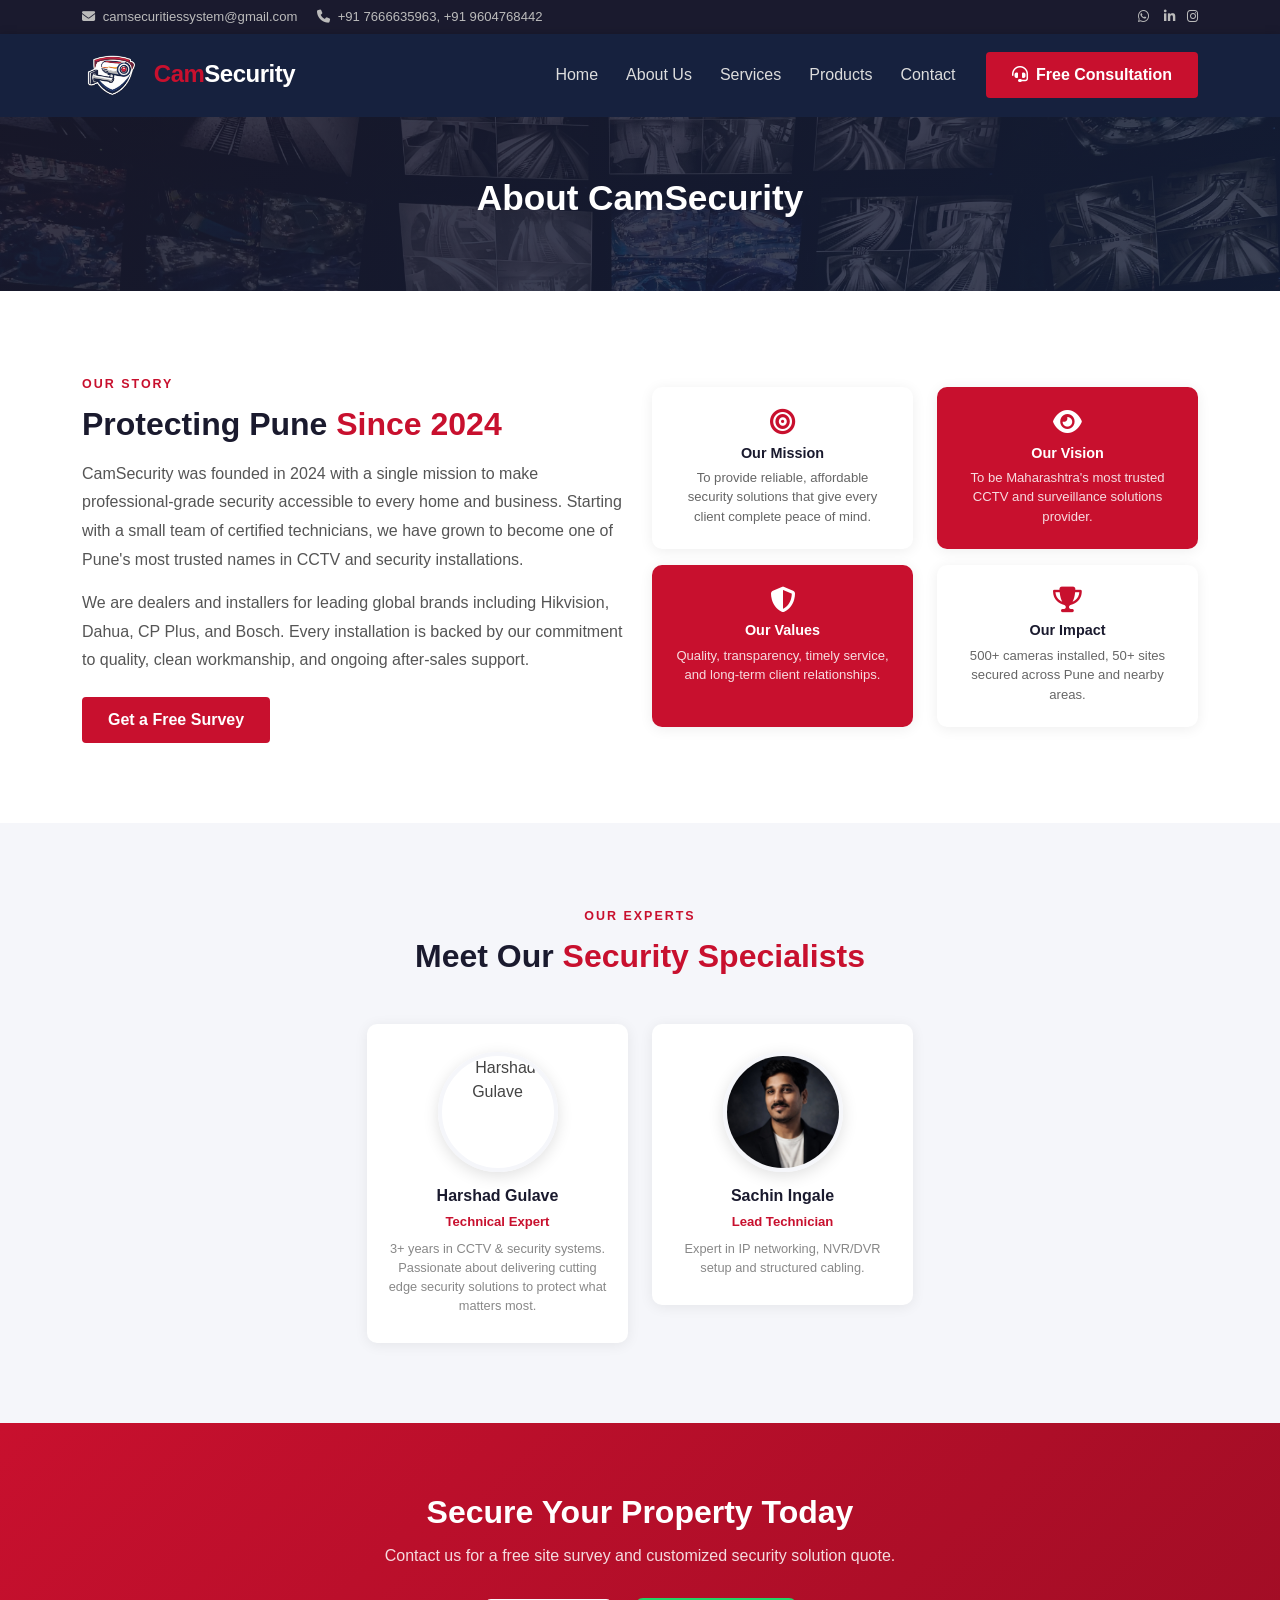
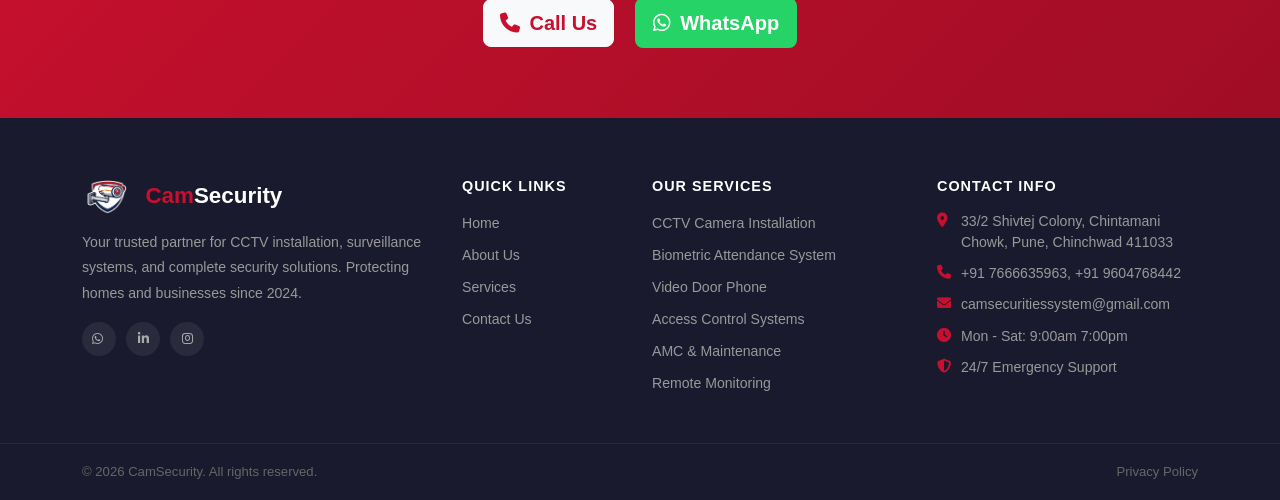
==== commit 3b907886: "Added logo in the Website" ====
--- a/about.html
+++ b/about.html
@@ -30,7 +30,8 @@
         <nav class="navbar navbar-expand-lg site-navbar">
             <div class="container">
                 <a class="navbar-brand site-brand" href="index.html">
-                    <i class="fa fa-camera brand-icon me-2"></i><span class="brand-highlight">Cam</span>Security
+                    <img src="images/logo.jpg" alt="CamSecurity Logo" class="navbar-logo me-2" />
+                    <span class="brand-highlight">Cam</span>Security
                 </a>
                 <button class="navbar-toggler" type="button" data-bs-toggle="collapse" data-bs-target="#mainNav"
                         aria-controls="mainNav" aria-expanded="false" aria-label="Toggle navigation">
@@ -171,7 +172,10 @@
         <div class="container">
             <div class="row gy-4">
                 <div class="col-lg-4 col-md-6">
-                    <h5 class="footer-brand"><i class="fa fa-camera me-2"></i><span class="brand-highlight">Cam</span>Security</h5>
+                    <h5 class="footer-brand">
+                        <img src="images/footer-logo.jpg" alt="CamSecurity Logo" class="footer-logo me-2" />
+                        <span class="brand-highlight">Cam</span>Security
+                    </h5>
                     <p class="footer-about">Your trusted partner for CCTV installation, surveillance systems, and complete security solutions. Protecting homes and businesses since 2024.</p>
                     <div class="footer-social mt-3">
                         <a href="https://wa.me/9604768442" target="_blank"><i class="fab fa-whatsapp me-1"></i></a>
--- a/css/site.css
+++ b/css/site.css
@@ -96,6 +96,19 @@
 .site-navbar .nav-link:hover { color: var(--primary) !important; }
 .site-navbar .navbar-toggler { border-color: rgba(255,255,255,0.3); }
 .site-navbar .navbar-toggler-icon { filter: invert(1); }
+
+/* ===== NAVBAR LOGO ===== */
+.navbar-logo {
+    height: 45px;
+    width: auto;
+    object-fit: contain;
+    vertical-align: middle;
+    border-radius: 4px;
+    background: var(--dark-2);        /* match the navbar background */
+    padding: 2px 4px;                 /* small breathing room around the icon */
+    mix-blend-mode: lighten;          /* blends dark logo bg into dark navbar */
+    border: none; /* subtle edge softener */
+}
 
 /* ===== HERO ===== */
 .hero-section {
@@ -892,3 +905,15 @@
         padding: 14px 16px 18px;
     }
 }
+
+.footer-logo {
+    height: 38px;
+    width: auto;
+    object-fit: contain;
+    vertical-align: middle;
+    border-radius: 0;
+    background: var(--dark);          /* match the FOOTER background, not navbar */
+    padding: 2px 4px;
+    mix-blend-mode: lighten;
+    border: none;
+}
